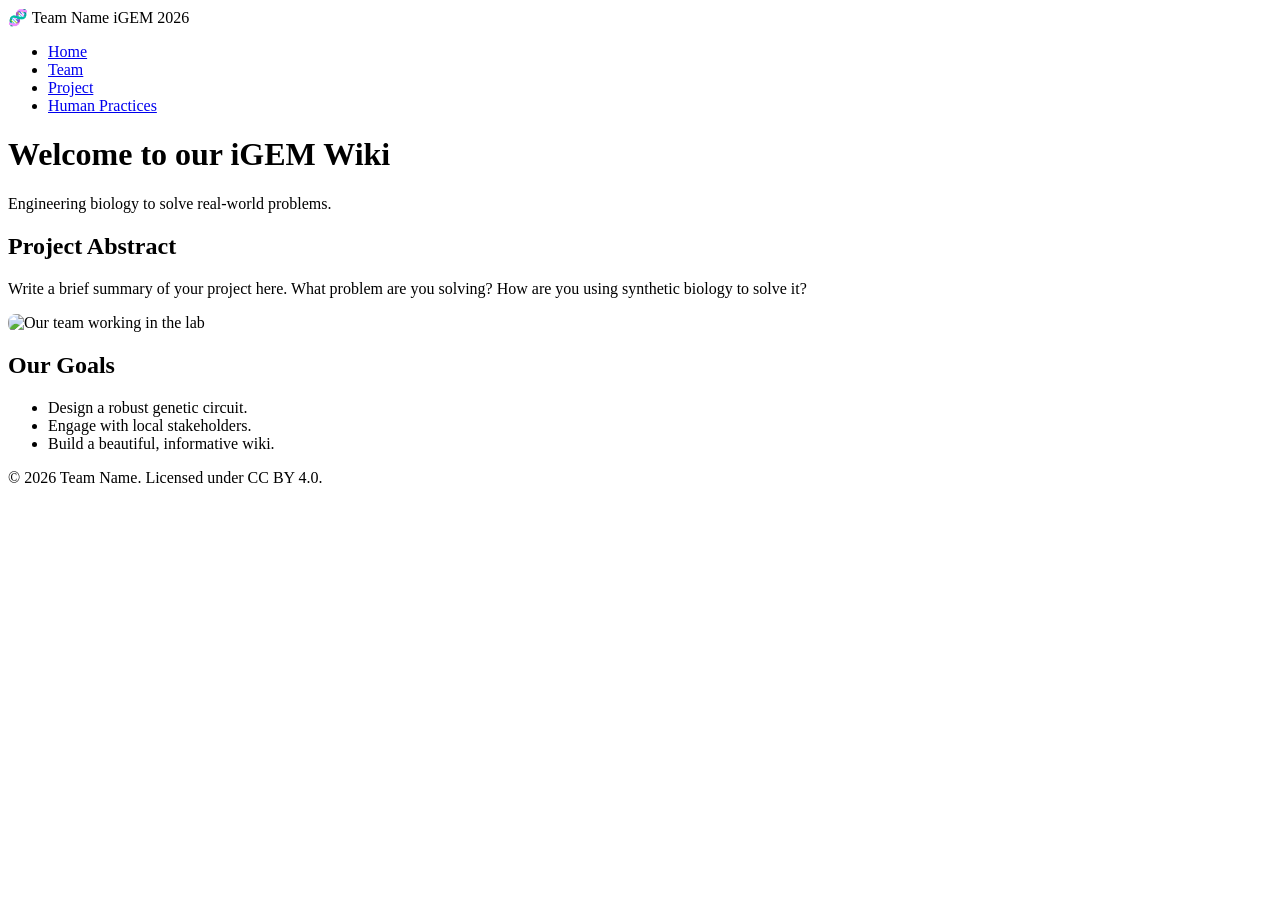
==== index.html @ c8adb5d2 "Rename index to index.html" ====
<!DOCTYPE html>
<html lang="en">
<head>
    <meta charset="UTF-8">
    <meta name="viewport" content="width=device-width, initial-scale=1.0">
    <title>Our iGEM Project</title>
    <link rel="stylesheet" href="style.css">
</head>
<body>

    <nav class="navbar">
        <div class="logo">🧬 Team Name iGEM 2026</div>
        <ul class="nav-links">
            <li><a href="index.html">Home</a></li>
            <li><a href="team.html">Team</a></li>
            <li><a href="project.html">Project</a></li>
            <li><a href="human-practices.html">Human Practices</a></li>
        </ul>
    </nav>

    <header class="hero-section">
        <h1>Welcome to our iGEM Wiki</h1>
        <p>Engineering biology to solve real-world problems.</p>
    </header>

    <main class="content-container">
        <section class="project-summary">
            <h2>Project Abstract</h2>
            <p>Write a brief summary of your project here. What problem are you solving? How are you using synthetic biology to solve it?</p>
            
            <img src="lab.jpg" alt="Our team working in the lab" style="max-width: 100%; border-radius: 8px;">
        </section>

        <section class="achievements">
            <h2>Our Goals</h2>
            <ul>
                <li>Design a robust genetic circuit.</li>
                <li>Engage with local stakeholders.</li>
                <li>Build a beautiful, informative wiki.</li>
            </ul>
        </section>
    </main>

    <footer>
        <p>&copy; 2026 Team Name. Licensed under CC BY 4.0.</p>
    </footer>

</body>
</html>
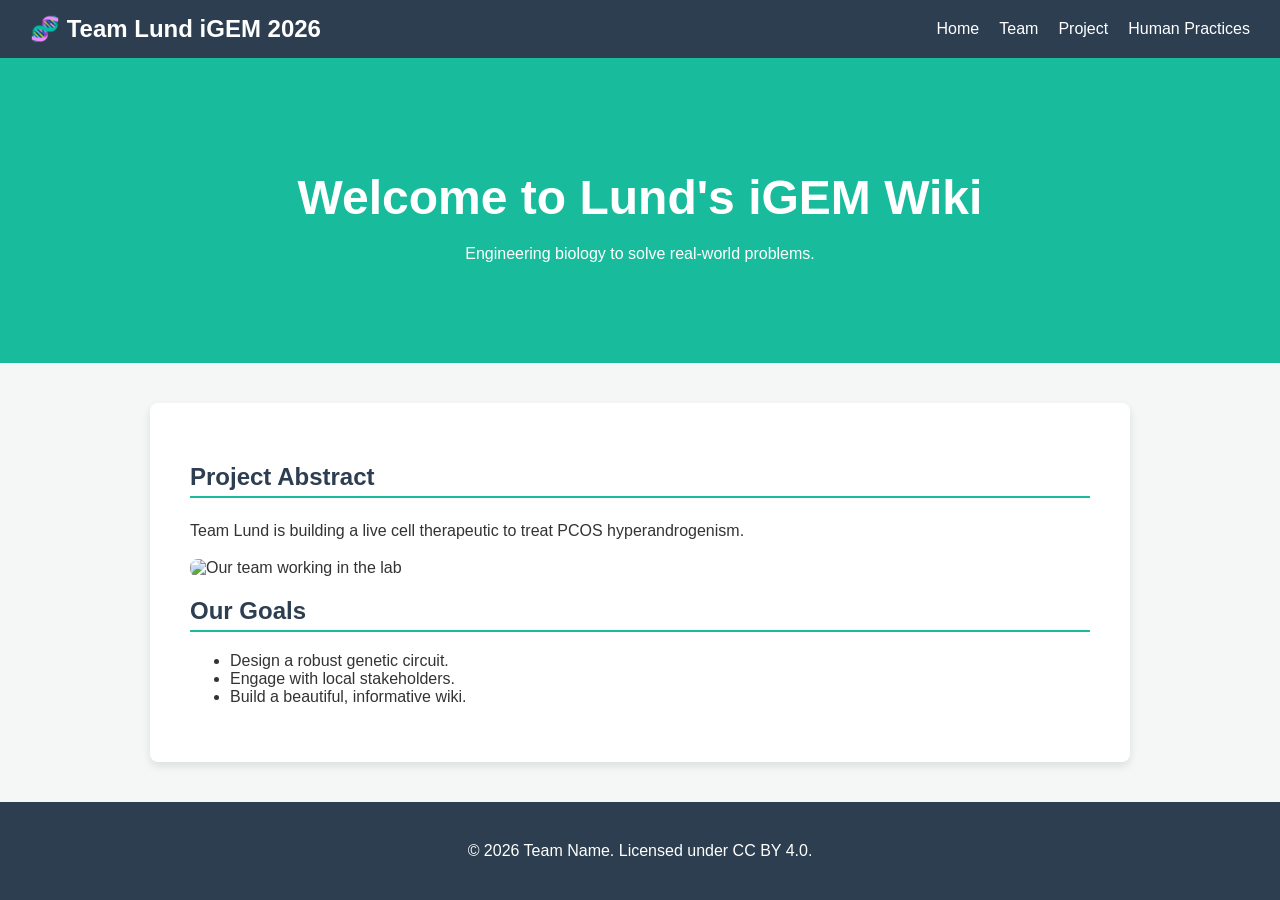
==== commit a4147eb1: "Update index.html" ====
--- a/index.html
+++ b/index.html
@@ -3,13 +3,13 @@
 <head>
     <meta charset="UTF-8">
     <meta name="viewport" content="width=device-width, initial-scale=1.0">
-    <title>Our iGEM Project</title>
+    <title>Lund iGEM Project</title>
     <link rel="stylesheet" href="style.css">
 </head>
 <body>
 
     <nav class="navbar">
-        <div class="logo">🧬 Team Name iGEM 2026</div>
+        <div class="logo">🧬 Team Lund iGEM 2026</div>
         <ul class="nav-links">
             <li><a href="index.html">Home</a></li>
             <li><a href="team.html">Team</a></li>
@@ -19,14 +19,14 @@
     </nav>
 
     <header class="hero-section">
-        <h1>Welcome to our iGEM Wiki</h1>
+        <h1>Welcome to Lund's iGEM Wiki</h1>
         <p>Engineering biology to solve real-world problems.</p>
     </header>
 
     <main class="content-container">
         <section class="project-summary">
             <h2>Project Abstract</h2>
-            <p>Write a brief summary of your project here. What problem are you solving? How are you using synthetic biology to solve it?</p>
+            <p>Team Lund is building a live cell therapeutic to treat PCOS hyperandrogenism.</p>
             
             <img src="lab.jpg" alt="Our team working in the lab" style="max-width: 100%; border-radius: 8px;">
         </section>
--- a/style.css
+++ b/style.css
@@ -0,0 +1,89 @@
+/* --- GLOBAL STYLES --- */
+body {
+    font-family: 'Segoe UI', Tahoma, Geneva, Verdana, sans-serif;
+    margin: 0;
+    padding: 0;
+    background-color: #f4f7f6;
+    color: #333;
+}
+
+/* --- NAVIGATION BAR --- */
+.navbar {
+    background-color: #2c3e50;
+    color: white;
+    display: flex;
+    justify-content: space-between;
+    align-items: center;
+    padding: 15px 30px;
+    position: sticky;
+    top: 0; /* Keeps the nav at the top while scrolling */
+}
+
+.navbar .logo {
+    font-size: 1.5em;
+    font-weight: bold;
+}
+
+.nav-links {
+    list-style: none;
+    display: flex;
+    margin: 0;
+    padding: 0;
+}
+
+.nav-links li {
+    margin-left: 20px;
+}
+
+.nav-links a {
+    color: white;
+    text-decoration: none;
+    font-weight: 500;
+    transition: color 0.3s;
+}
+
+.nav-links a:hover {
+    color: #18bc9c; /* iGEM green highlight */
+}
+
+/* --- HERO SECTION (Banner) --- */
+.hero-section {
+    background-color: #18bc9c;
+    color: white;
+    text-align: center;
+    padding: 80px 20px;
+}
+
+.hero-section h1 {
+    font-size: 3em;
+    margin-bottom: 10px;
+}
+
+/* --- MAIN CONTENT --- */
+.content-container {
+    max-width: 900px;
+    margin: 40px auto; /* Centers the content */
+    background: white;
+    padding: 40px;
+    border-radius: 8px;
+    box-shadow: 0 4px 8px rgba(0,0,0,0.1);
+}
+
+h2 {
+    color: #2c3e50;
+    border-bottom: 2px solid #18bc9c;
+    padding-bottom: 5px;
+}
+
+p {
+    line-height: 1.6;
+}
+
+/* --- FOOTER --- */
+footer {
+    text-align: center;
+    padding: 20px;
+    background-color: #2c3e50;
+    color: white;
+    margin-top: 40px;
+}
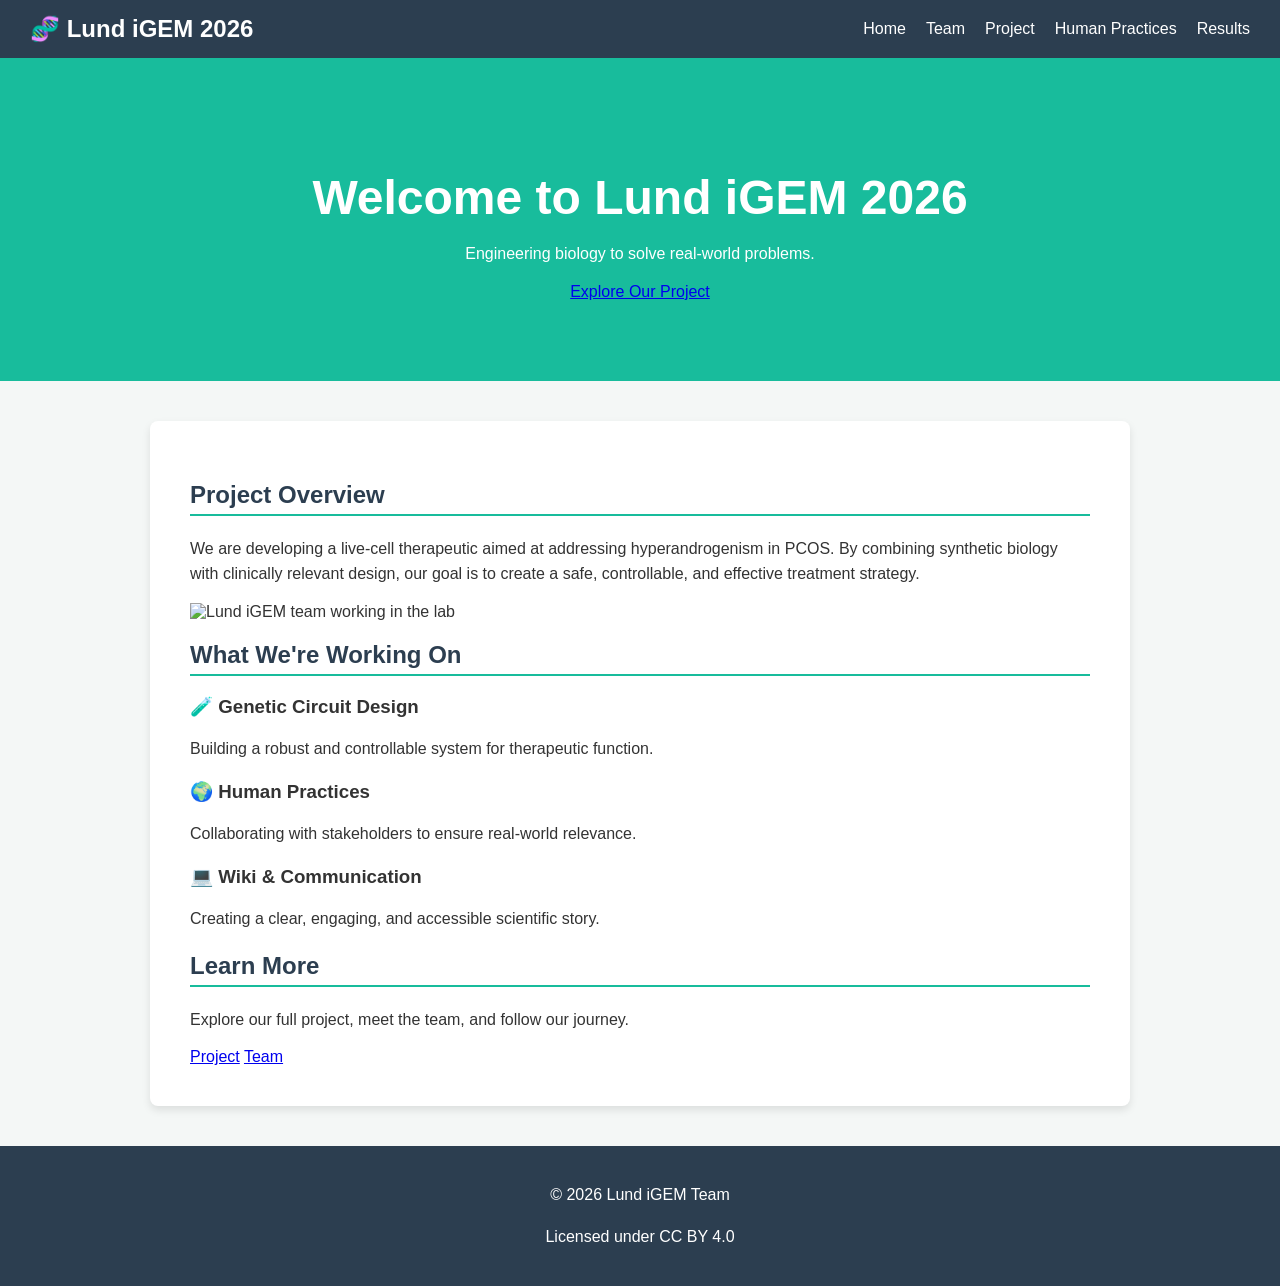
==== commit c5872be4: "Update index.html" ====
--- a/index.html
+++ b/index.html
@@ -3,46 +3,93 @@
 <head>
     <meta charset="UTF-8">
     <meta name="viewport" content="width=device-width, initial-scale=1.0">
-    <title>Lund iGEM Project</title>
+    <title>Lund iGEM 2026</title>
+    <meta name="description" content="Lund iGEM 2026 – Engineering biology to solve real-world problems.">
+    
     <link rel="stylesheet" href="style.css">
 </head>
+
 <body>
 
+    <!-- Navigation -->
     <nav class="navbar">
-        <div class="logo">🧬 Team Lund iGEM 2026</div>
+        <div class="logo">🧬 Lund iGEM 2026</div>
         <ul class="nav-links">
-            <li><a href="index.html">Home</a></li>
+            <li><a href="index.html" class="active">Home</a></li>
             <li><a href="team.html">Team</a></li>
             <li><a href="project.html">Project</a></li>
             <li><a href="human-practices.html">Human Practices</a></li>
+            <li><a href="results.html">Results</a></li>
         </ul>
     </nav>
 
+    <!-- Hero Section -->
     <header class="hero-section">
-        <h1>Welcome to Lund's iGEM Wiki</h1>
-        <p>Engineering biology to solve real-world problems.</p>
+        <div class="hero-content">
+            <h1>Welcome to Lund iGEM 2026</h1>
+            <p>Engineering biology to solve real-world problems.</p>
+            <a href="project.html" class="cta-button">Explore Our Project</a>
+        </div>
     </header>
 
+    <!-- Main Content -->
     <main class="content-container">
+
+        <!-- Project Overview -->
         <section class="project-summary">
-            <h2>Project Abstract</h2>
-            <p>Team Lund is building a live cell therapeutic to treat PCOS hyperandrogenism.</p>
-            
-            <img src="lab.jpg" alt="Our team working in the lab" style="max-width: 100%; border-radius: 8px;">
+            <h2>Project Overview</h2>
+            <p>
+                We are developing a live-cell therapeutic aimed at addressing hyperandrogenism 
+                in PCOS. By combining synthetic biology with clinically relevant design, 
+                our goal is to create a safe, controllable, and effective treatment strategy.
+            </p>
+
+            <img 
+                src="lab.jpg" 
+                alt="Lund iGEM team working in the lab" 
+                class="responsive-image"
+            >
         </section>
 
-        <section class="achievements">
-            <h2>Our Goals</h2>
-            <ul>
-                <li>Design a robust genetic circuit.</li>
-                <li>Engage with local stakeholders.</li>
-                <li>Build a beautiful, informative wiki.</li>
-            </ul>
+        <!-- Highlights -->
+        <section class="highlights">
+            <h2>What We're Working On</h2>
+            <div class="card-container">
+
+                <div class="card">
+                    <h3>🧪 Genetic Circuit Design</h3>
+                    <p>Building a robust and controllable system for therapeutic function.</p>
+                </div>
+
+                <div class="card">
+                    <h3>🌍 Human Practices</h3>
+                    <p>Collaborating with stakeholders to ensure real-world relevance.</p>
+                </div>
+
+                <div class="card">
+                    <h3>💻 Wiki & Communication</h3>
+                    <p>Creating a clear, engaging, and accessible scientific story.</p>
+                </div>
+
+            </div>
         </section>
+
+        <!-- Call to Action -->
+        <section class="cta-section">
+            <h2>Learn More</h2>
+            <p>Explore our full project, meet the team, and follow our journey.</p>
+            <div class="cta-links">
+                <a href="project.html" class="cta-button">Project</a>
+                <a href="team.html" class="cta-button secondary">Team</a>
+            </div>
+        </section>
+
     </main>
 
+    <!-- Footer -->
     <footer>
-        <p>&copy; 2026 Team Name. Licensed under CC BY 4.0.</p>
+        <p>&copy; 2026 Lund iGEM Team</p>
+        <p>Licensed under CC BY 4.0</p>
     </footer>
 
 </body>
